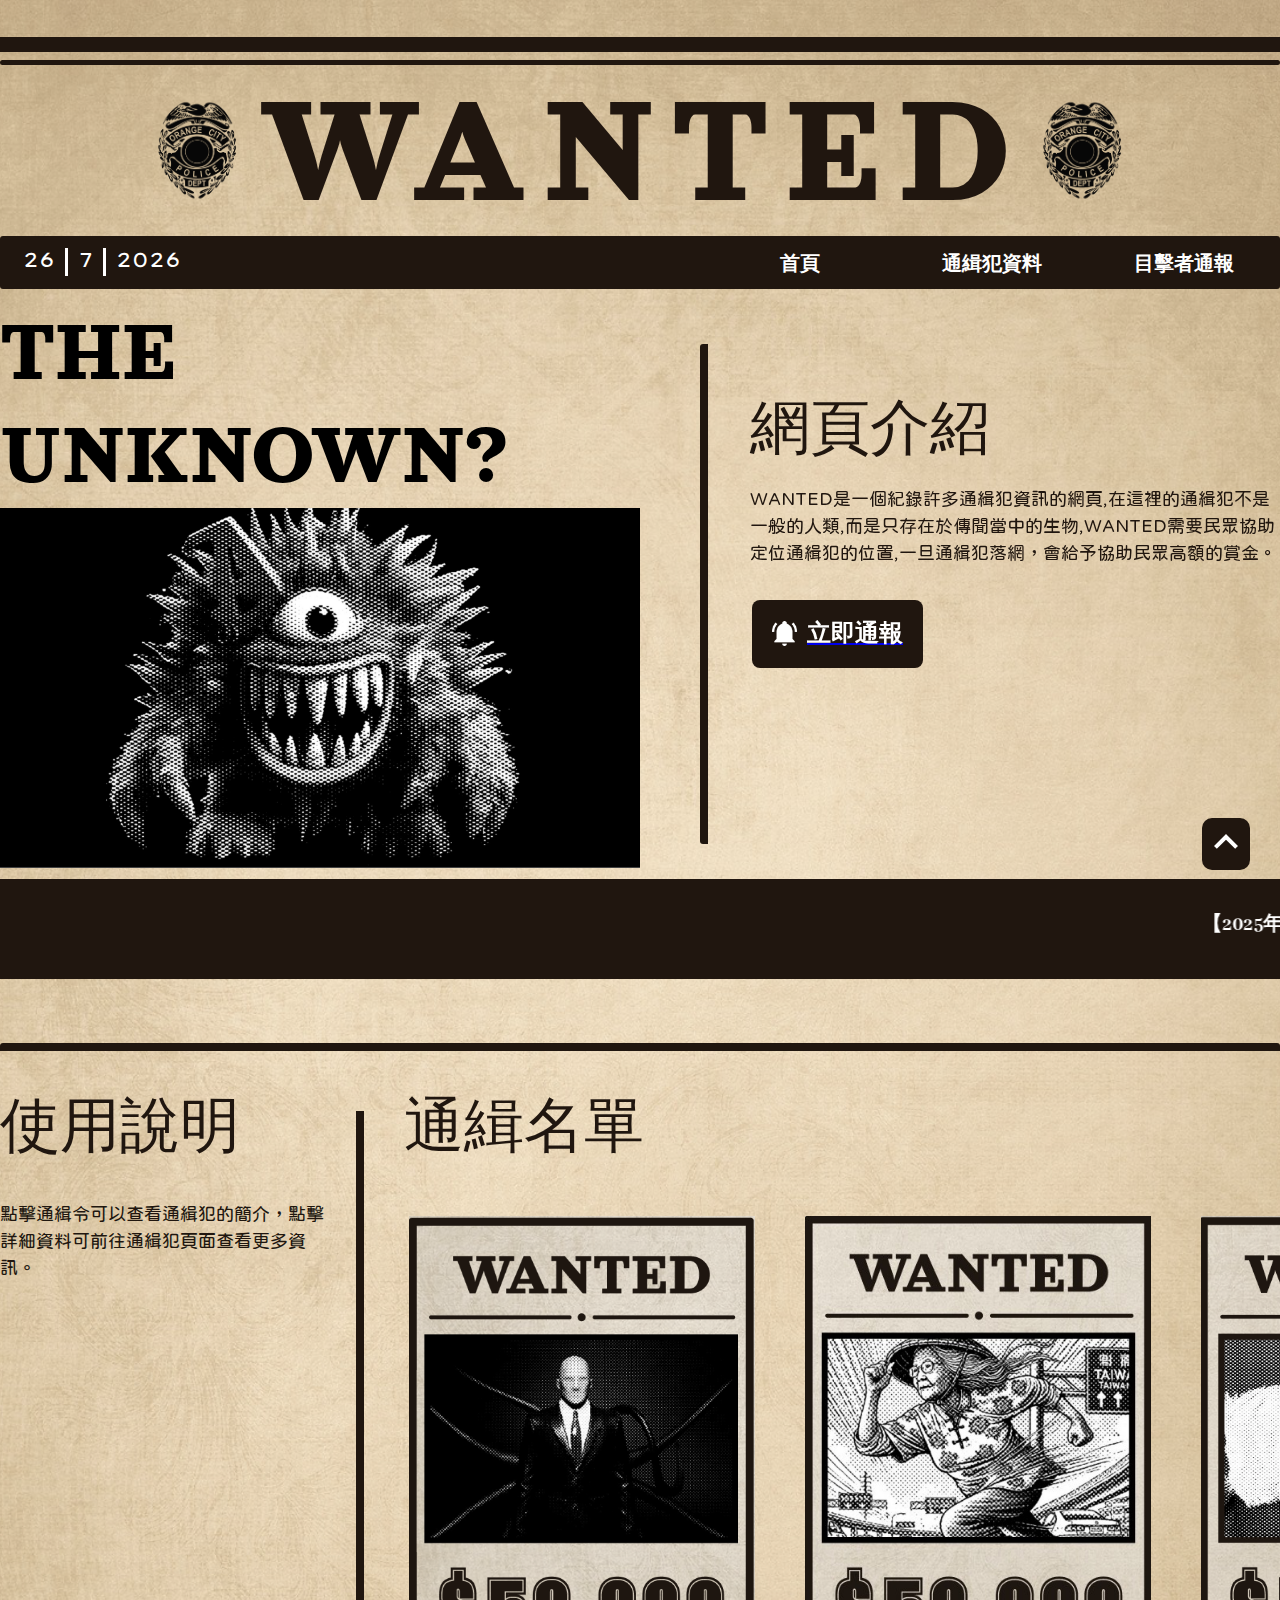
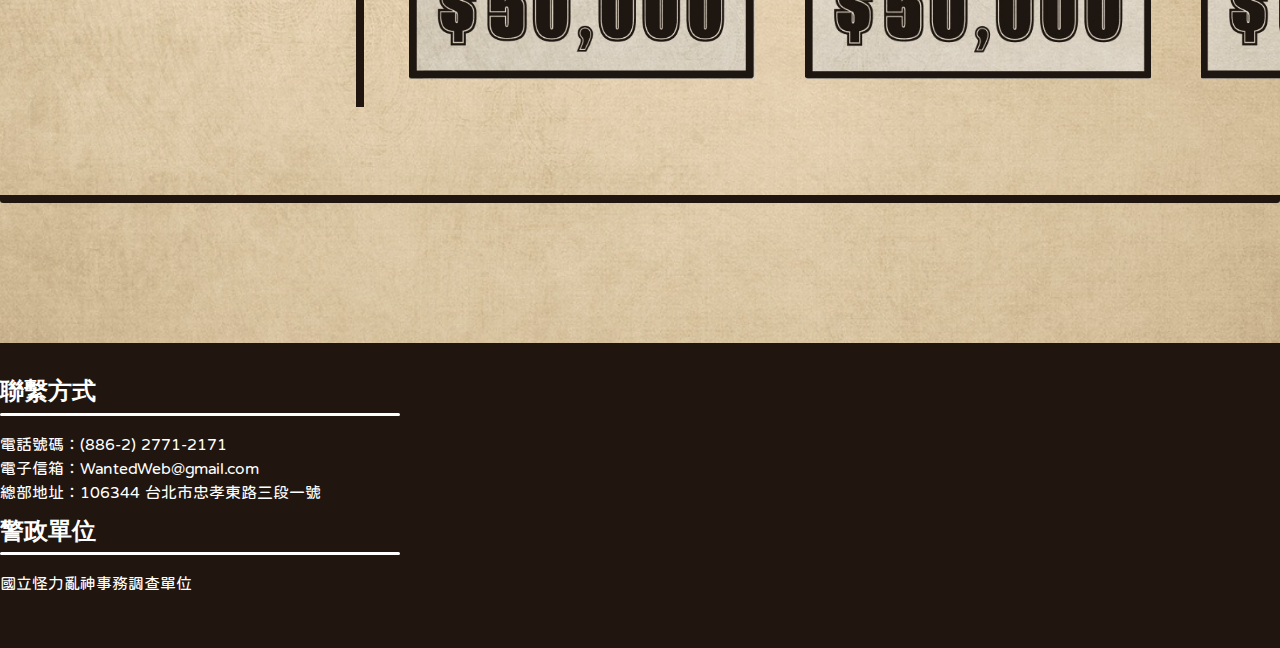
==== index.html @ b6a85350 "finalupdate" ====
<!DOCTYPE html>
<html lang="en">
    
<meta name="viewport" content="width=device-width, initial-scale=1">

<head>
    <meta charset="UTF-8">
    <meta name="viewport" content="width=device-width, initial-scale=1.0">
    <title>WANTTED</title>
    <link rel="stylesheet" href="./css/style.css">
    <link rel="stylesheet" href="./css/normalize.css">
    <link rel="preconnect" href="https://fonts.googleapis.com">
    <link rel="preconnect" href="https://fonts.gstatic.com" crossorigin>
    <link
        href="https://fonts.googleapis.com/css2?family=Abhaya+Libre:wght@400;500;600;700;800&family=Lexend+Zetta:wght@100..900&family=Orelega+One&display=swap"
        rel="stylesheet">
    <script src="js/gsap.min.js"></script>
    <script src="js/ScrollTrigger.min.js"></script>
    <script src="https://code.jquery.com/jquery-3.7.1.min.js"></script>
    
</head>

<body>
    <div class="goTop">
        <a href="#" class="jq-goTop"><?xml version="1.0" ?><svg height="48" viewBox="0 0 48 48" width="48" xmlns="http://www.w3.org/2000/svg"><path d="M14.83 30.83l9.17-9.17 9.17 9.17 2.83-2.83-12-12-12 12z" fill="white"/><path d="M0 0h48v48h-48z" fill="none"/></svg></a>
    </div>
    <div class="websize">
        <header>
            <div class="decoration">
                <div class="line1"></div>
                <div class="spacing"></div>
                <div class="line2"></div>
            </div>
            <div class="title">
                <img src="./image/police-badge-seeklogo-01.png" alt="logo">
                <h1>WANTED</h1>
                <img src="./image/police-badge-seeklogo-01.png" alt="logo">
            </div>
            <div class="smalltime">
                <div class="time">
                    <p id="Sdate">31</p>
                    <div></div>
                    <p id="Smonth">10</p>
                    <div></div>
                    <p id="Syear">2024</p>
                </div>
            </div>
            <nav>
                <div class="time">
                    <p id="date">31</p>
                    <div></div>
                    <p id="month">10</p>
                    <div></div>
                    <p id="year">2024</p>
                </div>
                <div class="list">
                    <div class="section">
                        <a href=""><p>首頁</p></a>
                    </div>
                    <div class="section" id="secondsection">
                        <a href="javascript:void(0);" onclick="document.getElementById('prisoners').scrollIntoView({behavior: 'smooth'});"><p>通緝犯資料</p></a>
                    </div>
                    <div class="section">
                        <a href="./report.html"><p>目擊者通報</p></a>
                    </div>
                </div>
            </nav>
        </header>



        <article>
            <div class="boss">
                <div class="boss_img">
                    <h1>THE UNKNOWN?</h1>
                    <img src="./image/boss.jpg" alt="boss">
                </div>
                
            
                <div class="boss_info">
                    <h1 class="titlemove">網頁介紹</h1>
                    <p class="containmove"> WANTED是一個紀錄許多通緝犯資訊的網頁,在這裡的通緝犯不是一般的人類,而是只存在於傳聞當中的生物,WANTED需要民眾協助定位通緝犯的位置,一旦通緝犯落網，會給予協助民眾高額的賞金。</p>
                    <div class="callbutton">
                    <a href="./report.html">
                        <button class="report-button">
                            <img src="./image/ring.png" alt="圖示" style="width: 25px; height: 25px; margin-right: 10px;">
                            立即通報
                        </button>
                    </a>
                    </div>
                </div>
            </div>

            <div class="marquee-container">
                <marquee>
                    <p>【2025年1月4日📰】驚爆！聖誕老人昨夜夜闖光華館🎅，卻慘被熬夜苦幹的互動設計系學生當場抓獲，學生直呼：「還我們進度！」📚💻</p>
                </marquee>
            </div>
            
    
            <div class="criminal" id="prisoners">
               
            <div class="criminal_direction">
                <h1 class="titlemove">使用說明</h1>
                <p class="containmove">點擊通緝令可以查看通緝犯的簡介，點擊詳細資料可前往通緝犯頁面查看更多資訊。<p>
            </div>
            <line> </line>
            <div class="criminal_content">
                <h1 class="titlemove">通緝名單</h1>
                <div class="criminal_info">
                    <div class="Card">
                        <div class="flipContainer">
                        <div class="infoCardFront"><img src="./image/wanted_man.png" alt="wanted_man"></div>
                        <div class="infoCardBack">
                            <h2 class="prisonerName">瘦長人</h2>
                            <div class="crimeinfo">
                                <h2>通緝罪名</h2>
                                <div class="line3"></div>
                                <p>誘拐兒童</p>
                            </div>
                            <div class="crimeinfo">
                                <h2>涉嫌紀錄</h2>
                                <div class="line3"></div>
                                <p>在兒童遊樂場拐走多名兒童</p>
                            </div>
                            <a href="./imformation.html" class="infobutton" >
                                <h2>詳細資料</h2>
                            </a>
                        </div>
                        </div>
                    </div>
                    <div class="Card">
                        <div class="flipContainer">
                        <div class="infoCardFront"><img src="./image/wanted_runningmama.jpg" alt="wanted_man"></div>
                        <div class="infoCardBack">
                            <h2 class="prisonerName">超高速婆婆</h2>
                            <div class="crimeinfo">
                                <h2>通緝罪名</h2>
                                <div class="line3"></div>
                                <p>超速駕駛</p>
                            </div>
                            <div class="crimeinfo">
                                <h2>涉嫌紀錄</h2>
                                <div class="line3"></div>
                                <p>在高速公路上以時速120km超車</p>
                            </div>
                            <a href="./imformation.html" class="infobutton" >
                                <h2>詳細資料</h2>
                            </a>
                        </div>
                        </div>
                    </div>
                    <div class="Card">
                        <div class="flipContainer">
                        <div class="infoCardFront"><img src="./image/wanted_santa.png" alt="wanted_santa" ></div>
                        <div class="infoCardBack">
                            <h2 class="prisonerName">聖誕老人</h2>
                            <div class="crimeinfo">
                                <h2>通緝罪名</h2>
                                <div class="line3"></div>
                                <p>私闖名宅</p>
                            </div>
                            <div class="crimeinfo">
                                <h2>涉嫌紀錄</h2>
                                <div class="line3"></div>
                                <p>透過房屋煙囪闖入居民住宅並投放不明盒狀物</p>
                            </div>
                            <a href="./imformation.html" class="infobutton" >
                                <h2>詳細資料</h2>
                            </a>
                        </div>
                        </div>
                 
                </div>
                           
            </div>
        
        </article>




    </div>
</body>
<script src="/js/script.js"></script>
<footer>
    <div class="footerArea">
        <div class="contactInfo">
            <h2>聯繫方式</h2>
            <div class="line2"></div>
            <p>
                電話號碼：(886-2) 2771-2171<br>
                電子信箱：WantedWeb@gmail.com<br>
                總部地址：106344 台北市忠孝東路三段一號
            </p>
            <h2>警政單位</h2>
            <div class="line2"></div>
            <p>
                國立怪力亂神事務調查單位
            </p>
        </div>
        <iframe
            src="https://www.google.com/maps/embed?pb=!1m18!1m12!1m3!1d3614.710751155273!2d121.53182407537685!3d25.04388837781002!2m3!1f0!2f0!3f0!3m2!1i1024!2i768!4f13.1!3m3!1m2!1s0x3442a97d255598df%3A0x47ea748e8f3f53aa!2z5ZyL56uL6Ie65YyX56eR5oqA5aSn5a24!5e0!3m2!1szh-TW!2stw!4v1730442459261!5m2!1szh-TW!2stw"
            width="426" height="227" style="border:0;" allowfullscreen="" loading="lazy"
            referrerpolicy="no-referrer-when-downgrade"></iframe>
    </div>
</footer>
</html>

<script>
y=new Date().getFullYear();
m=new Date().getMonth()+1;
d=new Date().getDate();

document.getElementById("year").innerHTML=y;
document.getElementById("month").innerHTML=m;
document.getElementById("date").innerHTML=d;
document.getElementById("Syear").innerHTML=y;
document.getElementById("Smonth").innerHTML=m;
document.getElementById("Sdate").innerHTML=d;
</script>
---- css/style.css ----
@font-face{
    font-family:'jf-openhuninn';
    src: url("../font/jf-openhuninn-2.1.eot"),
        url('../font/jf-openhuninn-2.1.ttf'),
        url('../font/jf-openhuninn-2.1.woff');
}

@font-face{
    font-family: 'DFHeiUBold-B5';
    src: url('../font/DFHeiUBold-B5.ttc');
}

*{
    box-sizing: border-box;
    -webkit-text-stroke: 0;
    font-weight: normal;
}


body{
    background-color: #FCE1B5;
    background-image: url('../image/old-2012064_1920.png');
    background-size: cover;
    background-position: center;
    background-repeat: no-repeat;
    width: 100%;
}

.backgroundImaga{
    max-width: fit-content;
    max-height: fit-content;
    background-image: url('../image/old-2012064_1920.jpg');
}

.websize{
    display: flex;
    flex-direction: column;
    max-width: 1440px;
    margin-left: auto;
    margin-right: auto;
}

.decoration{
    width: 100%;
    display: flex;
    flex-direction: column;
    align-items: center;
    margin-top: 37px;
}

.line1{
    width: 100%;
    border-top: 15px solid #20160F;
    border-radius: 0px;
}
.line2{
    width: 100%;
    border-top: 5px solid #20160F;
    border-radius: 3px;
}

.spacing {
    height: 8px;
    background-color: #d2b48c; /* 中間的背景色 */
}

.title{
    display: flex;
    height: 171px;
    justify-content: center;
    align-items: center;
}

.title img{
    width: 120px;
    height: 120px;
}

.title h1{
    margin: 0px;
    font-family: "Orelega One", serif;
    font-weight: 400;
    font-size: 160px;
    letter-spacing: 16px;
    color: #20160F;
}

header nav{
    display: flex;
    background-color: #20160F;
    height: 53px;
    justify-content: space-between;
    border-radius: 3px;
}



 /* BOSS */
.boss{
    display: flex;
    justify-content: flex-start;
    align-items: center;
    flex-direction: horizontal;
    border-radius: 3px;
    width: 100%;
    height: 590px;
   
    
}

.boss_info{
    display: flex;
    flex-direction: column;
    text-align: left; 
    align-items: flex-start;

    padding-top: 50px;
    padding-left: 42px;
    margin-top: 20px;
    margin-left: 60px;

    border-left: #20160F solid 8px;
    border-radius: 3px;
    height: 500px;
    

}

.boss_img{
    display: flex;
    flex-direction: column;
    width: 50%;

}

.boss h1{
    font-family: "Orelega One", serif;
    font-weight: 400;
    font-size: 90px;
    margin: 0%;
    
}



.boss_info h1{
    font-family: "DFHeiUBold-B5";
    font-size: 60px;
    color: #20160F;
    margin-bottom: 23px;
 
}

.boss_info p{
    margin-top: 0px;
    font-family: "jf-openhuninn";
    font-size: 18px;
    color: #20160F;
    line-height: 150%;
    text-align: left;
}

.callbutton{
    width: 100%;
}

.report-button {
    background-color: #20160F;
    border: none;
    color: white;
    padding: 20px 20px;
    text-align: center;
    font-weight: bold;
    
    display: flex; /* 將按鈕內容設為 Flexbox */
    align-items: center; /* 圖片和文字垂直居中對齊 */
    justify-content: center; /* 可選，讓內容水平居中 */
    font-size: 24px;
    margin: 15px 2px;
    cursor: pointer;
    border-radius: 8px;
}

 /* marquee跑馬燈 */

marquee {
    width: 100%;
    height: 100px;
    background-color: #20160F;
    padding-top: 15px;
}

marquee p {
    font-family: "Abhaya Libre", serif;
    font-weight: 800;
    font-size: 20px;
    color: white;
}

 /* CRIMINAL */
.criminal{
    display: flex;
    flex-direction: row; 
    border-top: 8px solid #20160F; 
    border-bottom: 8px solid #20160F;
    border-radius: 3px;
    width: 100%;
    height: 760px;
    margin: 60px 0px;
    

}

.criminal h1{
    font-family: "DFHeiUBold-B5";
    font-size: 60px;
    color: #20160F;
    margin-left: 20px;
}

.criminal_direction p{
    margin-top: 0px;
    font-family: "jf-openhuninn";
    font-size: 18px;
    color: #20160F;
    line-height: 150%;
    text-align: left;
}

.criminal_direction{
    display: flex;
    flex-direction: column;
}

.criminal_direction h1{
    margin-left: 0px;
}

.criminal_content {
    display: flex;
    flex-direction: column;
    height: auto;
    width: 70%;
}


.criminal line{
    width: 15px; /* 線的寬度 */
    height: 80%; /* 線的高度 */
    background-color: #20160F; /* 線的顏色 */
    margin: 60px 20px;

}


.criminal_info {
    display: flex;              /* 使用 Flexbox 布局 */
    overflow-x: auto;           /* 啟用水平滾動條 */
    overflow-y: hidden;           /* 啟用水平滾動條 */
    white-space: nowrap;        /* 防止卡片換行 */
    cursor: grab;               /* 提供拖動的視覺效果 */
}


.criminal_info:active {
    cursor: grabbing;           /* 當拖動時的視覺效果 */
}

/* Chrome, Edge, 和 Safari */
.criminal_info::-webkit-scrollbar {
    width: 10px; /* 滾動條寬度 */
    height: 10px; /* 滾動條高度 */
    border: #20160F solid 2px; /* 滾動條邊框 */
   
}


.criminal_info {
    scrollbar-width: thin; /* 滾動條寬度 */
    scrollbar-color: #20160F #FCE1B5 /* 滑塊顏色和背景顏色 */

}

/* IE/Edge 需要 JavaScript Polyfill */


.Card{
    width: 346px;         
    height: 463px;
    margin: 15px 25px;  
}

.flipContainer{
    position: relative;
    width: 346px; 
    height: 463px;
    transition: transform 0.8s;
    transform-style: preserve-3d;
}

.infoCardFront{
    position: absolute;
    backface-visibility: hidden;
    width: 346px;
    height: 463px;
}

.infoCardFront img{
    width: 346px;
    height: 463px;
}

.infoCardBack{
    position: absolute;
    display: flex;
    width: 346px;
    height: 463px;
    background-color: #20160F;
    flex-direction: column;
    align-items: center;
    padding: 23px 22px 23px 22px;
    backface-visibility: hidden;
    transform: rotateY(180deg) !important;
}

.infoCardBack h2{
    color: white;
}

.prisonerName{
    font-size: 36px;
}

.crimeinfo{
    width: 302px;
    margin-top: 42px;
}

.crimeinfo p{
    font-family:'jf-openhuninn';
    font-size: 20px;
    color: white;
}

.line3{
    border-top: 3px solid white;
    margin-top: 12px;
    margin-bottom: 14px;
}

.infobutton{
    position: absolute;
    bottom: 36px;
    display: flex;
    justify-content: center;
    width: 175px;
    height: 47px;
    border-radius: 5px;
    background-color: rgba(255, 255, 255, 0.8);
    text-decoration: none;
}

.infobutton h2{
    color: #20160F;
    margin-top: 10px;
}

/*卡片翻轉效果*/

.flipped{
    transform: rotateY(180deg);
}

 /* FOOT */
.list{
    display: flex;
    justify-content: space-between;
}

.section{
    display: flex;
    width: 154px;
    margin: 0px 19px;
    justify-content: center;
    padding-top: 18px;
}

.section a{
    text-decoration: none;
}

.section p{
    margin: 0px;
    font-family: "Abhaya Libre", serif;
    font-weight: 800;
    font-size: 20px;
    color: white;
}

.time{
    display: flex;
    justify-content: space-between;
    justify-items: center;
    margin-left: 23px;
    margin-top: 12px;
    width: 158px;
    height: 28px;
}

.time div{
    width: 3px;
    border-left: 3px solid white;
}

.time p{
    margin: 0px;
    font-family: "Lexend Zetta", sans-serif;
    font-weight: 400;
    font-size: 20px;
    color: white;
}

.smalltime{
    display: none;
}

article{
    height: auto;
    margin: auto;
    width: 100%;

}

footer{
    margin-top: 80px;
    height: 305px;
    background-color: #20160F;
}

.footerArea{
    max-width: 1440px;
    height: 305px;
    margin-left: auto;
    margin-right: auto;
    display: flex;
    justify-content: space-between;
    align-items: center;
}



h2{
    margin: 0px;
    font-family: "Abhaya Libre", serif;
    font-weight: 800;
    font-size: 24px;
    color: white;
}

.contactInfo p{
    font-family:'jf-openhuninn';
    line-height: 150%;
    color: white;
}

.contactInfo div{
    margin-top: 5px;
    margin-bottom: 11px;
    border-top: 3px solid white;
    width: 400px;
    height: 3px;
}

.goTop{
    position: fixed;
    right: 30px;
    bottom: 30px;
    background-color: #20160F;
    border-radius: 10px;
}


@media (max-width: 1000px){

    .websize {
        width: auto;
        margin-left: 40px;
        margin-right: 40px;
    }

    .title{
        height: 80%;
    }

    .title h1 {
        font-size: 100px;
        letter-spacing: 4px;
        margin: 0px;
    }

    .smalltime{
        display:block;
        display: flex;
        justify-content: center;
    }

    header nav{
        width: 105%;
        height: 53px;
        justify-self: center;
        border-radius: 0%;
        border-top: 3px solid #20160F;
        border-bottom: 3px solid #20160F;
        background-color: transparent;
    }

    header nav .list .section {
        width: 100%;
        margin: 0;
        height: 24px;
        padding-top: 0px;
    }

    header nav .list .section p {
        margin: 0;
        color: #20160F;
    }

    #secondsection{
        border-left: 2px solid #20160F;
        border-right: 2px solid #20160F;
    }

    .list {
        display: flex;
        align-items: center;
        width: 100%;
    }

    header nav .time{
        display: none;
    }

    .time div{
        border-left:3px solid #20160F ;
    }

    .time p{
        color: #20160F;
    }

    /*body*/
    .boss {
        flex-direction: column;
        height: auto;
    }

    .boss_img {
        margin-top: 16px;
        width: 100%; /* 圖片寬度填滿容器 */
    }

    .boss_img img{
        height: 253px;
        object-fit:cover
    }

    .boss h1 {
        text-align: left;
    }

    .boss_info {
        width: 100%;
        height: 80%;
        padding: 0px;
        padding-top: 31px;
        margin: 0px;
        margin-top: 30px;
        border-left: none;
        border-top: #20160F solid 3px;
    }

    .report-button{
        text-size-adjust: 70%;
    }

    .callbutton{
        display: flex;
        justify-content: center;
    }

    marquee {
        padding: 2%;
        margin: 50px 0 50px 0;
        
    }

    .criminal{
        flex-direction: column;
        align-items: flex-start;
        border-top: 0px #20160F;
        margin-top: 10px;
        height: auto; 
    }

    .criminal h1{
        text-align: left;
        margin: 50px 0 15px 0;
    }

    .criminal_direction{
        display: flex;
        flex-direction: column;
        align-items: center;
        width: 100%;
        margin-top: 0px;
        margin-bottom: 18px;
    }

    .criminal_content{
        display: flex;
        flex-direction: column;
        height: auto;
        margin-bottom: 72px;
        width: 100%;
        border-bottom: 2px solid #20160F;
    }

    .criminal_content h1{
        align-self: center;
        margin-bottom: 28px;
    }

    .criminal line{
        width: 100%; /* 線的寬度 */
        height: 3px; /* 線的高度 */
        margin: 0%;
    }

    .footer{
        margin-top: 100px;
    }

    .footerArea{
        width: 100%;
        padding: 0 40px 0 40px;
    }

    iframe{
        width: 30%;
    }
}

@media (max-width: 600px) {

    header{
        width: auto;
    }

    header nav .list .section {
        width: 100%;
        margin: 0;
        height: 24px;
        padding-top: 0px;
    }

    #secondsection{
        border-left: 2px solid #20160F;
        border-right: 2px solid #20160F;
    }

    .list {
        display: flex;
        align-items: center;
        width: 100%;
    }

    header nav{
        width: 105%;
        height: 35px;
        justify-self: center;
        border-radius: 0%;
        border-top: 2px solid #20160F;
        border-bottom: 2px solid #20160F;
        background-color: transparent;
    }
 

    header nav .list .section p {
        font-size: 16px; /* 調整文字大小 */
        margin: 0;
        color: #20160F;
    }

    header nav .time{
        display: none;
    }

    .smalltime{
        display:block;
        display: flex;
        justify-content: center;
    }

    .time p{
        font-size: 13px;
        color: #20160F;
    }
    .time{
        margin-top: 0px;
        height: 18px;
        width: 103px;
    }
    .time div{
        border-left:1px solid #20160F ;
    }

    header .line1{
        width: 105%;
    }

    header .line2{
        width: 105%;
    }




    
    .title{
        height: 80%;
    }

    .title h1 {
        font-size: 48px;
        letter-spacing: 4px;
        margin: 0px;
    }

    .title img {
        width: 60px;
        height: 60px;
    }


    body {
        background-size: cover;
        background-repeat: no-repeat;
        margin: 0;
        padding: 0;
    }

    .websize {
        width: auto;
        margin-left: 20px;
        margin-right: 20px;
    }



    

    
    .boss {
        flex-direction: column;
        height: auto;
    }

    .boss_img {
        width: 100%; /* 圖片寬度填滿容器 */
        overflow: hidden;
        padding: auto;
        
    }
    
    .boss_img img{
        height: 137px;
        object-fit:cover
    }

    .boss h1 {
        text-align: left;
        font-size: 57px;
    }

  
    .boss_info {
        width: 100%;
        height: 80%;
        padding: 0px;
        padding-top: 20px;
        margin: 0px;
        margin-top: 21px;
        border-left: none;
        border-top: #20160F solid 2px;
    }

    .boss_info h1 {
        font-size: 30px;
    }

    .boss_info p {
        font-size: 16px;
    }

    .report-button{
        width: 168px;
        height: 60px;
        text-size-adjust: 70%;
    }

    marquee {
        width: 100%;
        height: 50%;
        text-size-adjust: 70%;
        padding: 2%;
        margin: 35px 0 35px 0;
        
    }

    .criminal{
        flex-direction: column;
        align-items: center; /* 水平置中 */
        border-top: 0px #20160F;
        margin-top: 10px;
        height: auto; 
    }

    .criminal h1{
        font-size: 30px;
        text-align: left;
        margin: 0 0 15px 0;
    }


    .criminal p{
        font-size: 16px;
        width: 100%;
        
    }

    .criminal_direction{
        margin-top: 0px;
        margin-bottom: 25px;
    }

    .criminal line{
        width: 100%; /* 線的寬度 */
        height: 2px; /* 線的高度 */
        margin: 0%;
    }

    .criminal_content{
        height: 600px;
        margin-bottom: 75px;
        width: 100%;
        border-bottom: 2px solid #20160F;
    }

    .criminal_content h1{
        padding-top: 35px;
    }

    .crimeinfo{
        justify-content:space-around;
    }


    footer {
        flex-direction: column;
        text-align: left;
        padding: 20px;
        height: auto;
    }

    .footerArea{
        padding: 0px;
    }

    footer h2{
        font-size:20px;
    }

   footer p{
       font-size: 14px;
   }

   .contactInfo{
    width: 60%;
   }

   footer .line2{
    width: 100%;
   }


   iframe{
       width: 30%;
   }

}
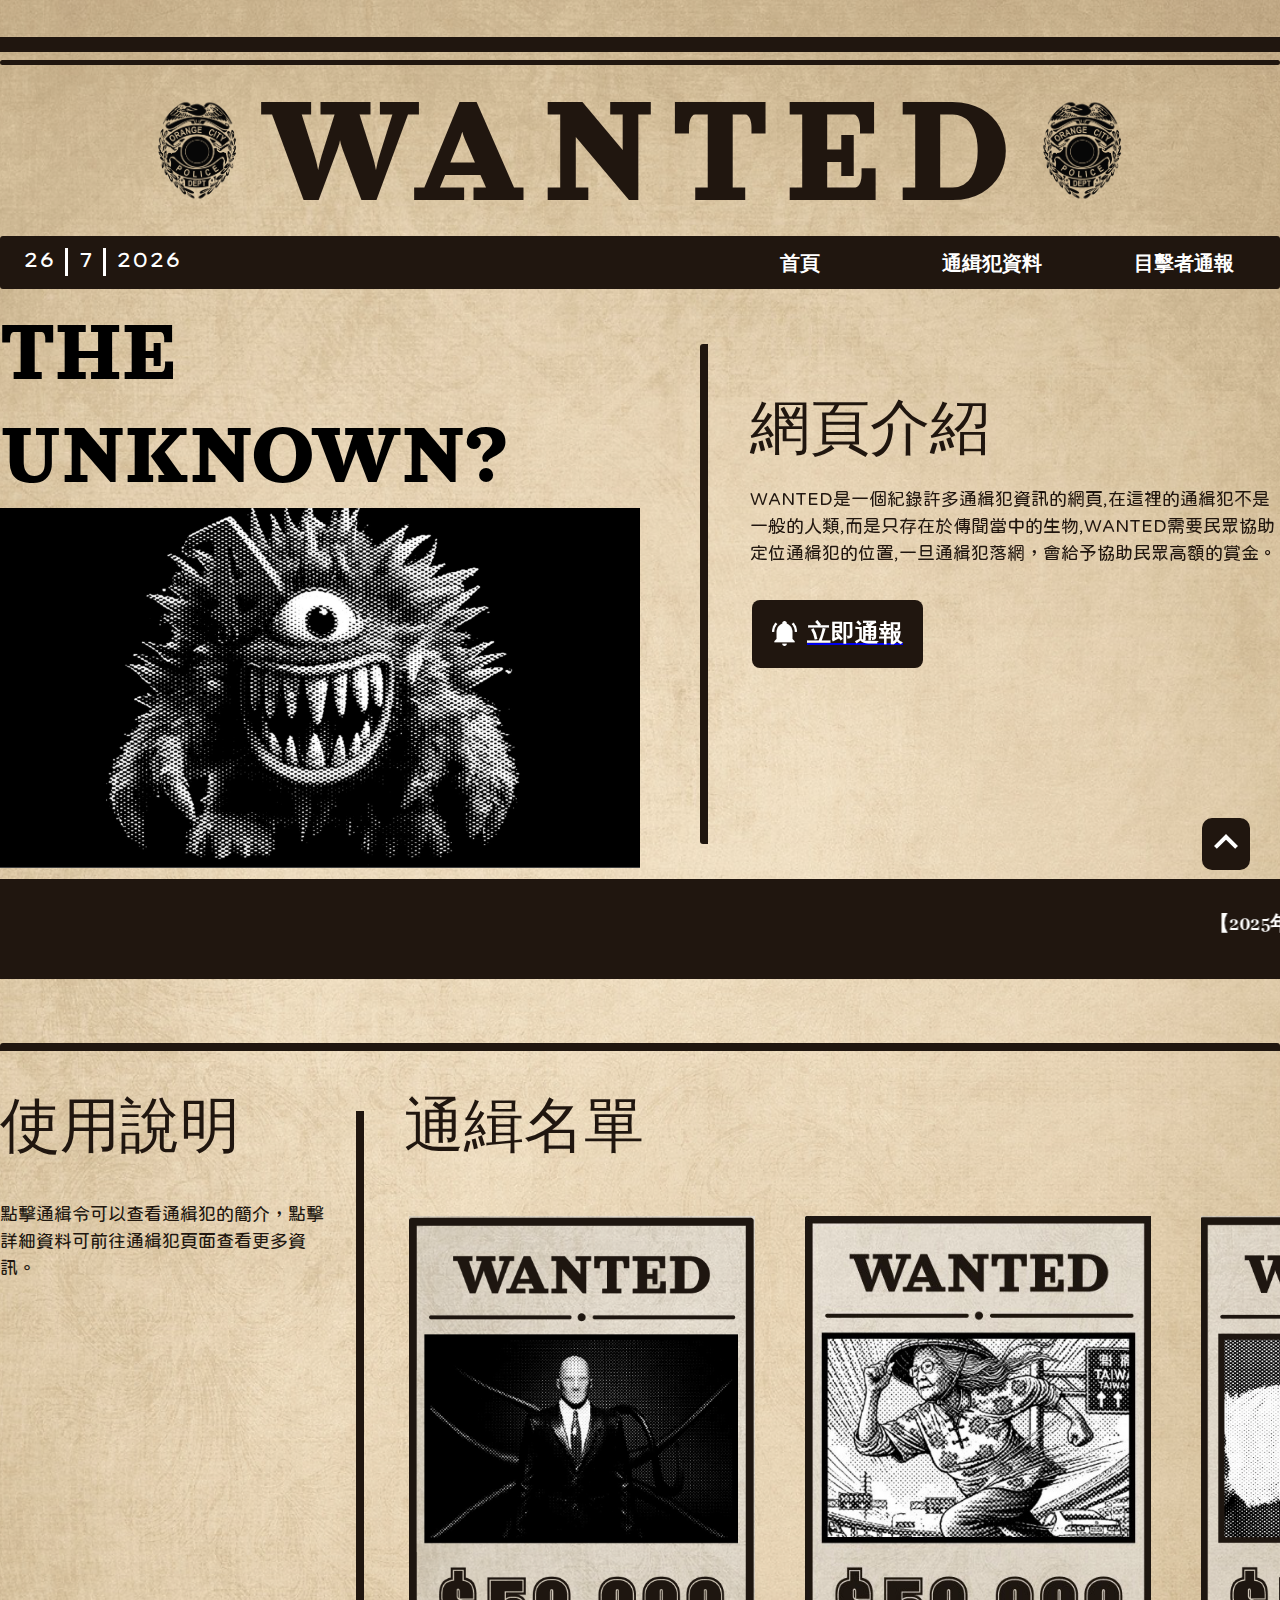
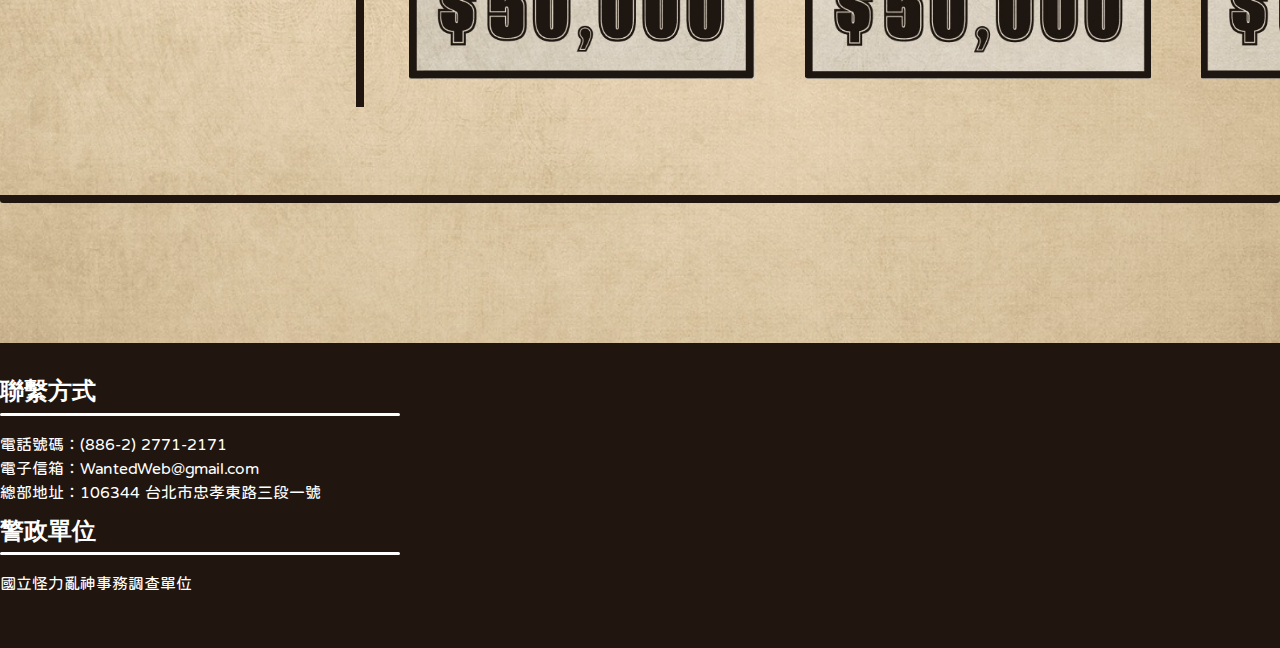
==== commit a4f2837b: "point" ====
--- a/index.html
+++ b/index.html
@@ -14,8 +14,8 @@
     <link
         href="https://fonts.googleapis.com/css2?family=Abhaya+Libre:wght@400;500;600;700;800&family=Lexend+Zetta:wght@100..900&family=Orelega+One&display=swap"
         rel="stylesheet">
-    <script src="js/gsap.min.js"></script>
-    <script src="js/ScrollTrigger.min.js"></script>
+    <script src="./js/gsap.min.js"></script>
+    <script src="./js/ScrollTrigger.min.js"></script>
     <script src="https://code.jquery.com/jquery-3.7.1.min.js"></script>
     
 </head>
@@ -182,7 +182,7 @@
 
     </div>
 </body>
-<script src="/js/script.js"></script>
+<script src="./js/script.js"></script>
 <footer>
     <div class="footerArea">
         <div class="contactInfo">
